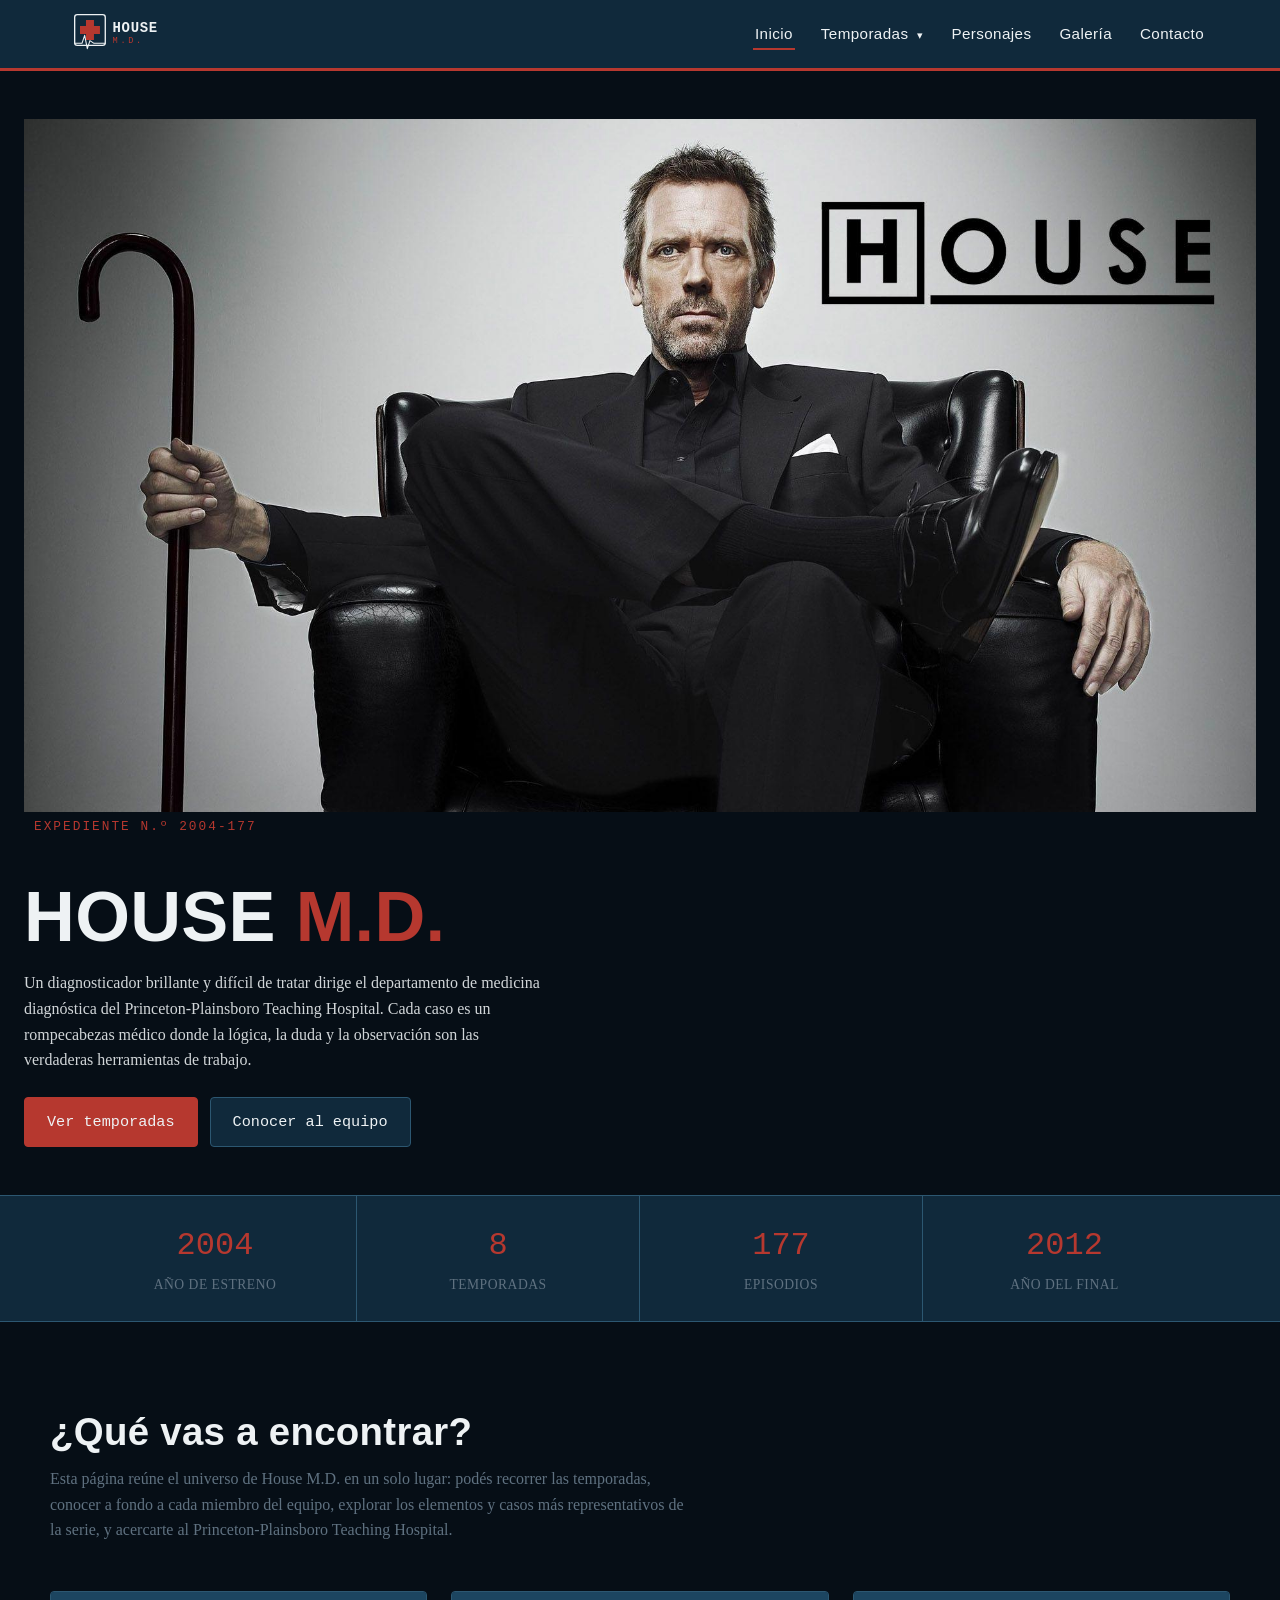
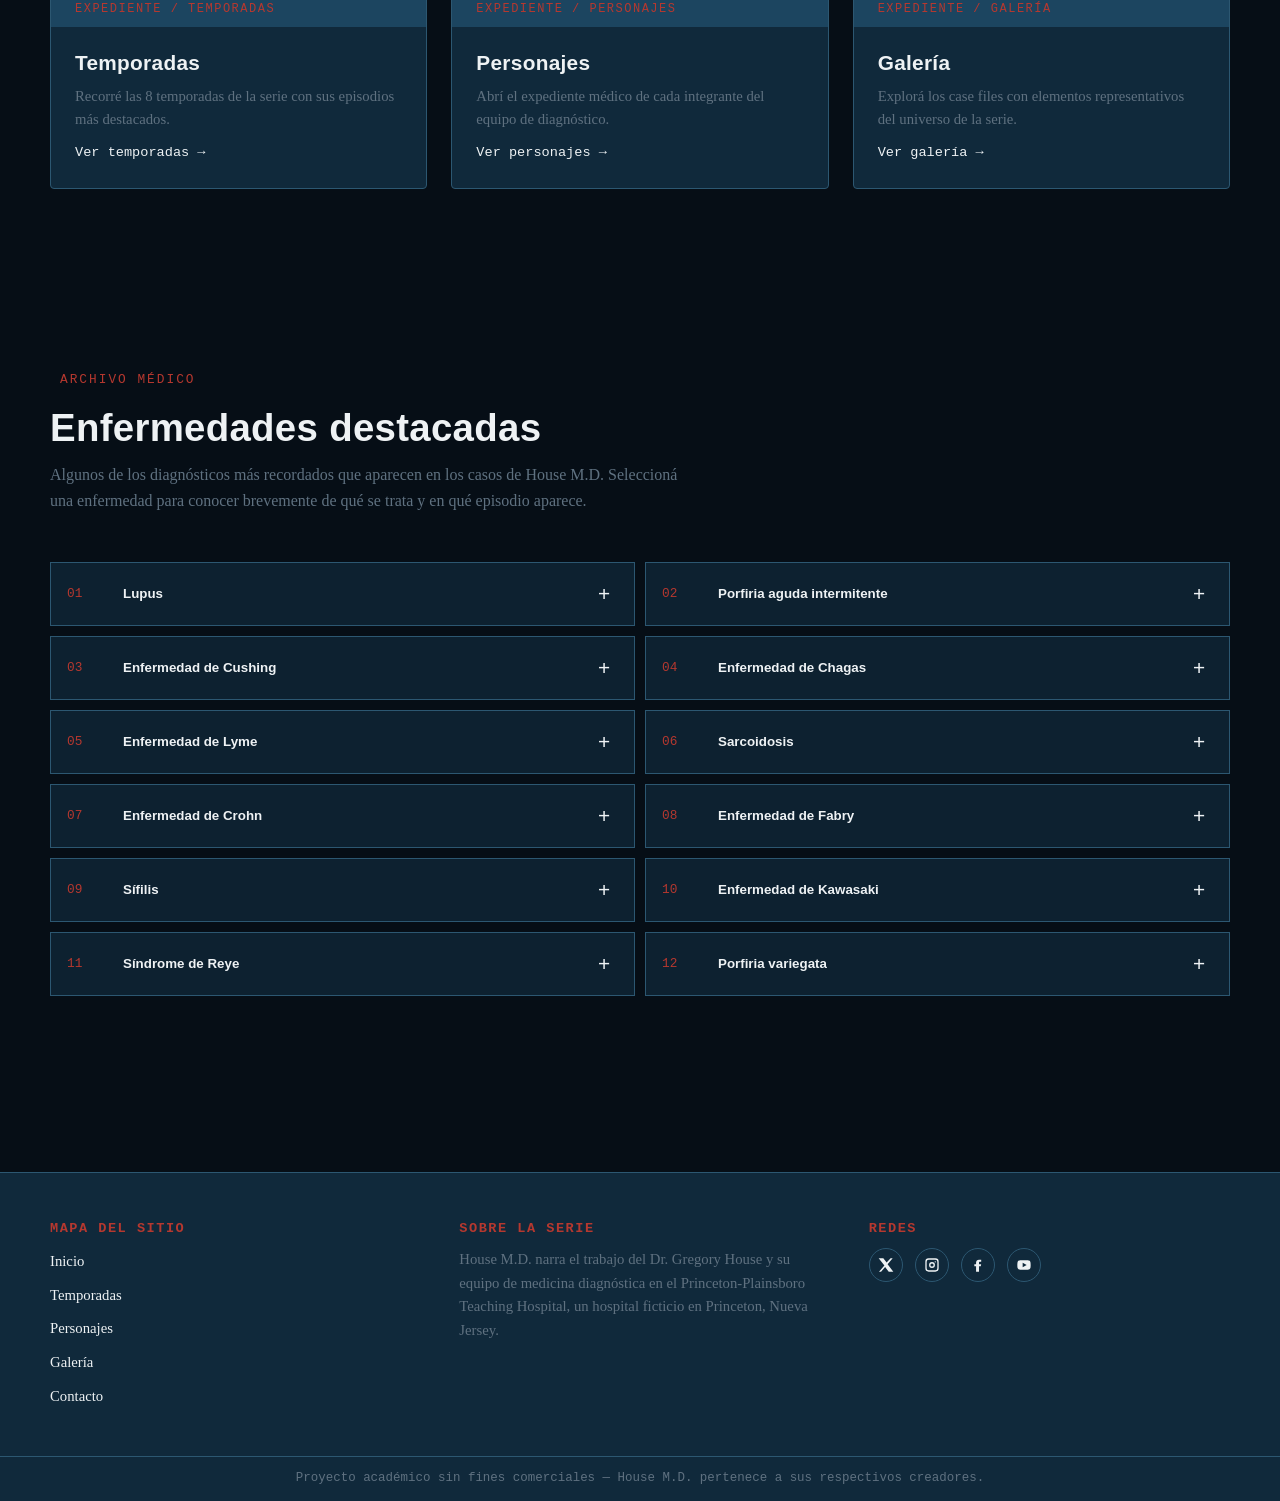
==== index.html @ edfc824a "Primera versión pagina web" ====
<!DOCTYPE html>
<html lang="es">
<head>
    <meta charset="UTF-8">
    <meta name="viewport" content="width=device-width, initial-scale=1.0">
    <title>House M.D. | Inicio</title>
    <link rel="stylesheet" href="css/estilos.css">
</head>
<body>

    <!-- ==================================================
         HEADER
    ================================================== -->
    <header class="encabezado">
        <div class="encabezado__barra">
            <a href="index.html" class="encabezado__logo">
                <img src="img/logo.svg" alt="Logo House M.D.">
            </a>

            <button class="encabezado__hamburguesa" aria-label="Abrir menú">
                <span></span>
                <span></span>
                <span></span>
            </button>

            <nav class="encabezado__nav">
                <ul class="encabezado__lista">
                    <li><a href="index.html" class="activo">Inicio</a></li>
                    <li class="menu-desplegable">
                        <a href="temporadas.html" aria-haspopup="true" aria-expanded="false">Temporadas <span class="flecha-menu">▾</span></a>
                        <ul class="submenu" aria-label="Temporadas">
                            <li><a href="temporadas.html?temporada=1">Temporada 1</a></li>
                            <li><a href="temporadas.html?temporada=2">Temporada 2</a></li>
                            <li><a href="temporadas.html?temporada=3">Temporada 3</a></li>
                            <li><a href="temporadas.html?temporada=4">Temporada 4</a></li>
                            <li><a href="temporadas.html?temporada=5">Temporada 5</a></li>
                            <li><a href="temporadas.html?temporada=6">Temporada 6</a></li>
                            <li><a href="temporadas.html?temporada=7">Temporada 7</a></li>
                            <li><a href="temporadas.html?temporada=8">Temporada 8</a></li>
                        </ul>
                    </li>
                    <li><a href="personajes.html">Personajes</a></li>
                    <li><a href="galeria.html">Galería</a></li>
                    <li><a href="contacto.html">Contacto</a></li>
                </ul>

            </nav>
        </div>
    </header>


    <!-- ==================================================
         HERO
    ================================================== -->
    <section class="hero">
        <div class="hero__contenido">
            <img class="Fondo-Index" src="img/Fondo.jpg" alt="Fondo House">
            <span class="hero__expediente etiqueta-mono">EXPEDIENTE N.º 2004-177</span>
            <h1 class="hero__titulo">HOUSE <span>M.D.</span></h1>
            <p class="hero__texto">
                Un diagnosticador brillante y difícil de tratar dirige el
                departamento de medicina diagnóstica del Princeton-Plainsboro
                Teaching Hospital. Cada caso es un rompecabezas médico donde
                la lógica, la duda y la observación son las verdaderas
                herramientas de trabajo.
            </p>
            <div class="hero__acciones">
                <a href="temporadas.html" class="boton boton-relleno">Ver temporadas</a>
                <a href="personajes.html" class="boton">Conocer al equipo</a>
            </div>
        </div>
    </section>

    <!-- Estadísticas generales -->
    <section class="estadisticas">
        <div class="contenedor estadisticas__lista">
            <div class="estadisticas__item">
                <span class="estadisticas__numero">2004</span>
                <span class="estadisticas__etiqueta">AÑO DE ESTRENO</span>
            </div>
            <div class="estadisticas__item">
                <span class="estadisticas__numero">8</span>
                <span class="estadisticas__etiqueta">TEMPORADAS</span>
            </div>
            <div class="estadisticas__item">
                <span class="estadisticas__numero">177</span>
                <span class="estadisticas__etiqueta">EPISODIOS</span>
            </div>
            <div class="estadisticas__item">
                <span class="estadisticas__numero">2012</span>
                <span class="estadisticas__etiqueta">AÑO DEL FINAL</span>
            </div>
        </div>
    </section>


    <!-- ==================================================
         QUÉ VAS A ENCONTRAR
    ================================================== -->
    <section class="seccion contenedor">
        <h2 class="titulo-seccion">¿Qué vas a encontrar?</h2>
        <p class="intro-seccion">
            Esta página reúne el universo de House M.D. en un solo lugar:
            podés recorrer las temporadas, conocer a fondo a cada miembro del
            equipo, explorar los elementos y casos más representativos de la
            serie, y acercarte al Princeton-Plainsboro Teaching Hospital.
        </p>

        <div class="tarjetas-navegacion">
            <a href="temporadas.html" class="tarjeta-nav">
                <span class="tarjeta-nav__ficha">EXPEDIENTE / TEMPORADAS</span>
                <div class="tarjeta-nav__cuerpo">
                    <h3>Temporadas</h3>
                    <p>Recorré las 8 temporadas de la serie con sus episodios más destacados.</p>
                    <span class="tarjeta-nav__enlace">Ver temporadas →</span>
                </div>
            </a>

            <a href="personajes.html" class="tarjeta-nav">
                <span class="tarjeta-nav__ficha">EXPEDIENTE / PERSONAJES</span>
                <div class="tarjeta-nav__cuerpo">
                    <h3>Personajes</h3>
                    <p>Abrí el expediente médico de cada integrante del equipo de diagnóstico.</p>
                    <span class="tarjeta-nav__enlace">Ver personajes →</span>
                </div>
            </a>

            <a href="galeria.html" class="tarjeta-nav">
                <span class="tarjeta-nav__ficha">EXPEDIENTE / GALERÍA</span>
                <div class="tarjeta-nav__cuerpo">
                    <h3>Galería</h3>
                    <p>Explorá los case files con elementos representativos del universo de la serie.</p>
                    <span class="tarjeta-nav__enlace">Ver galería →</span>
                </div>
            </a>
        </div>
    </section>


    <!-- ==================================================
         ENFERMEDADES DESTACADAS
    ================================================== -->
    <section class="seccion contenedor">
        <span class="etiqueta-mono">ARCHIVO MÉDICO</span>
        <h2 class="titulo-seccion" style="margin-top: 12px;">Enfermedades destacadas</h2>
        <p class="intro-seccion">
            Algunos de los diagnósticos más recordados que aparecen en los casos de
            House M.D. Seleccioná una enfermedad para conocer brevemente de qué se trata
            y en qué episodio aparece.
        </p>

        <div class="enfermedades" aria-label="Enfermedades destacadas de House M.D.">
            <div class="enfermedad-item">
                <button class="enfermedad" type="button" data-enfermedad="lupus" aria-expanded="false">
                    <span class="enfermedad__numero">01</span><span class="enfermedad__nombre">Lupus</span><span class="enfermedad__flecha">+</span>
                </button>
                <div class="enfermedad__detalle" aria-live="polite" hidden></div>
            </div>
            <div class="enfermedad-item">
                <button class="enfermedad" type="button" data-enfermedad="porfiria" aria-expanded="false">
                    <span class="enfermedad__numero">02</span><span class="enfermedad__nombre">Porfiria aguda intermitente</span><span class="enfermedad__flecha">+</span>
                </button>
                <div class="enfermedad__detalle" aria-live="polite" hidden></div>
            </div>
            <div class="enfermedad-item">
                <button class="enfermedad" type="button" data-enfermedad="cushing" aria-expanded="false">
                    <span class="enfermedad__numero">03</span><span class="enfermedad__nombre">Enfermedad de Cushing</span><span class="enfermedad__flecha">+</span>
                </button>
                <div class="enfermedad__detalle" aria-live="polite" hidden></div>
            </div>
            <div class="enfermedad-item">
                <button class="enfermedad" type="button" data-enfermedad="chagas" aria-expanded="false">
                    <span class="enfermedad__numero">04</span><span class="enfermedad__nombre">Enfermedad de Chagas</span><span class="enfermedad__flecha">+</span>
                </button>
                <div class="enfermedad__detalle" aria-live="polite" hidden></div>
            </div>
            <div class="enfermedad-item">
                <button class="enfermedad" type="button" data-enfermedad="lyme" aria-expanded="false">
                    <span class="enfermedad__numero">05</span><span class="enfermedad__nombre">Enfermedad de Lyme</span><span class="enfermedad__flecha">+</span>
                </button>
                <div class="enfermedad__detalle" aria-live="polite" hidden></div>
            </div>
            <div class="enfermedad-item">
                <button class="enfermedad" type="button" data-enfermedad="sindrome" aria-expanded="false">
                    <span class="enfermedad__numero">06</span><span class="enfermedad__nombre">Sarcoidosis</span><span class="enfermedad__flecha">+</span>
                </button>
                <div class="enfermedad__detalle" aria-live="polite" hidden></div>
            </div>
            <div class="enfermedad-item">
                <button class="enfermedad" type="button" data-enfermedad="crohn" aria-expanded="false">
                    <span class="enfermedad__numero">07</span><span class="enfermedad__nombre">Enfermedad de Crohn</span><span class="enfermedad__flecha">+</span>
                </button>
                <div class="enfermedad__detalle" aria-live="polite" hidden></div>
            </div>
            <div class="enfermedad-item">
                <button class="enfermedad" type="button" data-enfermedad="fabry" aria-expanded="false">
                    <span class="enfermedad__numero">08</span><span class="enfermedad__nombre">Enfermedad de Fabry</span><span class="enfermedad__flecha">+</span>
                </button>
                <div class="enfermedad__detalle" aria-live="polite" hidden></div>
            </div>
            <div class="enfermedad-item">
                <button class="enfermedad" type="button" data-enfermedad="sifilis" aria-expanded="false">
                    <span class="enfermedad__numero">09</span><span class="enfermedad__nombre">Sífilis</span><span class="enfermedad__flecha">+</span>
                </button>
                <div class="enfermedad__detalle" aria-live="polite" hidden></div>
            </div>
            <div class="enfermedad-item">
                <button class="enfermedad" type="button" data-enfermedad="kawasaki" aria-expanded="false">
                    <span class="enfermedad__numero">10</span><span class="enfermedad__nombre">Enfermedad de Kawasaki</span><span class="enfermedad__flecha">+</span>
                </button>
                <div class="enfermedad__detalle" aria-live="polite" hidden></div>
            </div>
            <div class="enfermedad-item">
                <button class="enfermedad" type="button" data-enfermedad="rey" aria-expanded="false">
                    <span class="enfermedad__numero">11</span><span class="enfermedad__nombre">Síndrome de Reye</span><span class="enfermedad__flecha">+</span>
                </button>
                <div class="enfermedad__detalle" aria-live="polite" hidden></div>
            </div>
            <div class="enfermedad-item">
                <button class="enfermedad" type="button" data-enfermedad="porfiria2" aria-expanded="false">
                    <span class="enfermedad__numero">12</span><span class="enfermedad__nombre">Porfiria variegata</span><span class="enfermedad__flecha">+</span>
                </button>
                <div class="enfermedad__detalle" aria-live="polite" hidden></div>
            </div>
        </div>

    </section>


    <!-- ==================================================
         FOOTER
    ================================================== -->
    <footer class="pie">
        <div class="contenedor pie__contenido">
            <div class="pie__columna">
                <h4 class="pie__titulo">MAPA DEL SITIO</h4>
                <ul class="pie__lista">
                    <li><a href="index.html">Inicio</a></li>
                    <li><a href="temporadas.html">Temporadas</a></li>
                    <li><a href="personajes.html">Personajes</a></li>
                    <li><a href="galeria.html">Galería</a></li>
                    <li><a href="contacto.html">Contacto</a></li>
                </ul>
            </div>

            <div class="pie__columna">
                <h4 class="pie__titulo">SOBRE LA SERIE</h4>
                <p>
                    House M.D. narra el trabajo del Dr. Gregory House y su
                    equipo de medicina diagnóstica en el Princeton-Plainsboro
                    Teaching Hospital, un hospital ficticio en Princeton,
                    Nueva Jersey.
                </p>
            </div>

            <div class="pie__columna">
                <h4 class="pie__titulo">REDES</h4>
                <div class="pie__redes">
                    <a href="https://x.com" target="_blank" rel="noopener noreferrer" aria-label="X"><svg viewBox="0 0 24 24"><path d="M18.9 2H22l-7.6 8.7L23 22h-6.9l-5.4-6.9L4.6 22H1.5l8.1-9.3L1 2h7l4.9 6.3L18.9 2Z"/></svg></a>
                    <a href="https://www.instagram.com" target="_blank" rel="noopener noreferrer" aria-label="Instagram"><svg viewBox="0 0 24 24"><path d="M7 2h10a5 5 0 0 1 5 5v10a5 5 0 0 1-5 5H7a5 5 0 0 1-5-5V7a5 5 0 0 1 5-5Zm0 2a3 3 0 0 0-3 3v10a3 3 0 0 0 3 3h10a3 3 0 0 0 3-3V7a3 3 0 0 0-3-3H7Zm5 3.6a4.4 4.4 0 1 1 0 8.8 4.4 4.4 0 0 1 0-8.8Zm0 2a2.4 2.4 0 1 0 0 4.8 2.4 2.4 0 0 0 0-4.8Zm4.9-3.4a1 1 0 1 1 0 2 1 1 0 0 1 0-2Z"/></svg></a>
                    <a href="https://www.facebook.com" target="_blank" rel="noopener noreferrer" aria-label="Facebook"><svg viewBox="0 0 24 24"><path d="M13.5 22v-8h2.7l.5-3.2h-3.2V8.7c0-.9.3-1.5 1.7-1.5h1.6V4.2C15.8 4 14.7 4 13.5 4c-2.6 0-4.4 1.6-4.4 4.4v2.4H6.5V14h2.6v8h4.4Z"/></svg></a>
                    <a href="https://www.youtube.com/results?search_query=House+M.D." target="_blank" rel="noopener noreferrer" aria-label="YouTube"><svg viewBox="0 0 24 24"><path d="M22 12s0-3.1-.4-4.6a2.9 2.9 0 0 0-2-2C17.9 5 12 5 12 5s-5.9 0-7.6.4a2.9 2.9 0 0 0-2 2C2 8.9 2 12 2 12s0 3.1.4 4.6a2.9 2.9 0 0 0 2 2C6.1 19 12 19 12 19s5.9 0 7.6-.4a2.9 2.9 0 0 0 2-2C22 15.1 22 12 22 12ZM10 15.5v-7l6 3.5-6 3.5Z"/></svg></a>
                </div>
            </div>
        </div>

        <div class="pie__inferior">
            Proyecto académico sin fines comerciales — House M.D. pertenece a sus respectivos creadores.
        </div>
    </footer>

    <script src="js/base.js"></script>
</body>
</html>
---- css/estilos.css ----
/* ==================================================
   HOUSE M.D. - HOJA DE ESTILOS PRINCIPAL
   Estructura del archivo:
   1. Variables y reset
   2. Utilidades generales
   3. Header / Menú
   4. Footer
   5. Home (Hero, estadísticas, tarjetas, diagnóstico)
   6. Temporadas (carrusel)
   7. Personajes (tarjetas flip)
   8. Galería (timeline de case files)
   9. Contacto (formulario + mapa)
   10. Media Queries (Responsive)
================================================== */


/* ==================================================
   1. VARIABLES Y RESET
================================================== */

:root {
    /* Paleta de colores */
    --navy-950: #060e16;
    --petrol-800: #10293b;
    --petrol-700: #1c4560;
    --line-700: #2c5771;
    --grey-500: #5f7180;
    --paper-100: #eef2f4;
    --alert-600: #b6382f;
    --alert-700: #8f2b24;

    /* Tipografías */
    --font-display: 'Bahnschrift', 'Arial Narrow', 'Helvetica Neue', Arial, sans-serif;
    --font-body: Georgia, 'Times New Roman', serif;
    --font-mono: Consolas, 'Courier New', monospace;

    /* Espaciados */
    --espacio-s: 12px;
    --espacio-m: 24px;
    --espacio-l: 48px;
    --espacio-xl: 88px;

    /* Otros */
    --radio-borde: 4px;
    --ancho-maximo: 1180px;
    --sombra-panel: 0 18px 40px rgba(0, 0, 0, 0.45);
}

* {
    margin: 0;
    padding: 0;
    box-sizing: border-box;
}

html {
    scroll-behavior: smooth;
}

body {
    background-color: var(--navy-950);
    color: var(--paper-100);
    font-family: var(--font-body);
    font-size: 16px;
    line-height: 1.6;
    overflow-x: hidden;
}

img {
    max-width: 100%;
    display: block;
}

.Fondo-Index{
    max-width: 100%
}

a {
    color: inherit;
    text-decoration: none;
}

ul {
    list-style: none;
}

button {
    font-family: var(--font-display);
    cursor: pointer;
    border: none;
    background: none;
}

h1, h2, h3, h4 {
    font-family: var(--font-display);
    font-weight: 700;
    line-height: 1.15;
    letter-spacing: 0.3px;
}

:focus-visible {
    outline: 2px solid var(--alert-600);
    outline-offset: 3px;
}


/* ==================================================
   2. UTILIDADES GENERALES
================================================== */

.contenedor {
    width: 100%;
    max-width: var(--ancho-maximo);
    margin: 0 auto;
    padding: 0 var(--espacio-m);
}

.seccion {
    padding: var(--espacio-xl) 0;
}

.titulo-seccion {
    font-size: clamp(1.7rem, 3vw, 2.4rem);
    color: var(--paper-100);
    margin-bottom: var(--espacio-s);
}

.intro-seccion {
    max-width: 640px;
    color: var(--grey-500);
    margin-bottom: var(--espacio-l);
}

.etiqueta-mono {
    font-family: var(--font-mono);
    font-size: 0.8rem;
    letter-spacing: 2px;
    color: var(--alert-600);
   
    padding: 4px 10px;
    border-radius: var(--radio-borde);
    display: inline-block;
}

.boton {
    font-family: var(--font-mono);
    display: inline-flex;
    align-items: center;
    gap: 8px;
    padding: 12px 22px;
    border-radius: var(--radio-borde);
    border: 1px solid var(--line-700);
    color: var(--paper-100);
    background-color: var(--petrol-800);
    transition: border-color 0.2s ease, background-color 0.2s ease;
    font-size: 0.95rem;
}

.boton:hover {
    border-color: var(--alert-600);
    background-color: var(--petrol-700);
}

.boton-relleno {
    background-color: var(--alert-600);
    border-color: var(--alert-600);
}

.boton-relleno:hover {
    background-color: var(--alert-700);
    border-color: var(--alert-700);
}


/* ==================================================
   3. HEADER / MENÚ
================================================== */

.encabezado {
    position: sticky;
    top: 0;
    z-index: 100;
    background-color: var(--petrol-800);
    border-bottom: 3px solid var(--alert-600);
}

.encabezado__barra {
    display: flex;
    align-items: center;
    justify-content: space-between;
    padding: 14px var(--espacio-m);
    max-width: var(--ancho-maximo);
    margin: 0 auto;
}

.encabezado__logo img {
    height: 40px;
}

.encabezado__nav {
    display: flex;
    align-items: center;
}

.encabezado__lista {
    display: flex;
    gap: var(--espacio-m);
    font-family: var(--font-display);
    font-size: 0.95rem;
    letter-spacing: 0.4px;
}

.encabezado__lista a {
    position: relative;
    padding: 6px 2px;
    color: var(--paper-100);
}

.encabezado__lista a::after {
    content: "";
    position: absolute;
    left: 0;
    bottom: -2px;
    height: 2px;
    width: 0;
    background-color: var(--alert-600);
    transition: width 0.2s ease;
}

.encabezado__lista a:hover::after,
.encabezado__lista a.activo::after {
    width: 100%;
}

.encabezado__hamburguesa {
    display: none;
    flex-direction: column;
    justify-content: center;
    gap: 5px;
    width: 34px;
    height: 30px;
}

.encabezado__hamburguesa span {
    display: block;
    height: 2px;
    width: 100%;
    background-color: var(--paper-100);
    transition: transform 0.25s ease, opacity 0.25s ease;
}

.encabezado__hamburguesa.activo span:nth-child(1) {
    transform: translateY(7px) rotate(45deg);
}

.encabezado__hamburguesa.activo span:nth-child(2) {
    opacity: 0;
}

.encabezado__hamburguesa.activo span:nth-child(3) {
    transform: translateY(-7px) rotate(-45deg);
}


/* ==================================================
   4. FOOTER
================================================== */

.pie {
    background-color: var(--petrol-800);
    border-top: 1px solid var(--line-700);
    margin-top: var(--espacio-xl);
}

.pie__contenido {
    display: flex;
    flex-wrap: wrap;
    justify-content: space-between;
    gap: var(--espacio-l);
    padding: var(--espacio-l) 0;
}

.pie__columna {
    flex: 1 1 220px;
}

.pie__titulo {
    font-family: var(--font-mono);
    font-size: 0.85rem;
    letter-spacing: 1.5px;
    color: var(--alert-600);
    margin-bottom: var(--espacio-s);
}

.pie__columna p {
    color: var(--grey-500);
    font-size: 0.92rem;
}

.pie__lista {
    display: flex;
    flex-direction: column;
    gap: 8px;
}

.pie__lista a {
    color: var(--paper-100);
    font-size: 0.92rem;
}

.pie__lista a:hover {
    color: var(--alert-600);
}

.pie__redes {
    display: flex;
    gap: 12px;
    margin-top: var(--espacio-s);
}

.pie__redes a {
    width: 34px;
    height: 34px;
    border: 1px solid var(--line-700);
    border-radius: 50%;
    display: flex;
    align-items: center;
    justify-content: center;
    transition: border-color 0.2s ease, background-color 0.2s ease;
}

.pie__redes a:hover {
    border-color: var(--alert-600);
    background-color: var(--petrol-700);
}

.pie__redes svg {
    width: 16px;
    height: 16px;
    fill: var(--paper-100);
}

.pie__inferior {
    border-top: 1px solid var(--line-700);
    padding: var(--espacio-s) 0;
    text-align: center;
    font-family: var(--font-mono);
    font-size: 0.78rem;
    color: var(--grey-500);
}


/* ==================================================
   5. HOME
================================================== */

.hero {
    position: relative;
    min-height: 92vh;
    display: flex;
    align-items: center;
    background-image: url("../img/fondo-home.svg");
    background-size: cover;
    background-position: center;
}

.hero::before {
    content: "";
    position: absolute;
    inset: 0;
    background: linear-gradient(100deg, rgba(6, 14, 22, 0.94) 0%, rgba(6, 14, 22, 0.78) 45%, rgba(6, 14, 22, 0.55) 100%);
}

.hero__contenido {
    position: relative;
    z-index: 2;
    max-width: 100%/*640px*/;
    padding: var(--espacio-l) var(--espacio-m);
}

.hero__expediente {
    margin-bottom: var(--espacio-m);
}

.hero__titulo {
    font-size: clamp(2.6rem, 6vw, 4.4rem);
    margin: var(--espacio-s) 0;
}

.hero__titulo span {
    color: var(--alert-600);
}

.hero__texto {
    color: var(--paper-100);
    opacity: 0.88;
    margin-bottom: var(--espacio-m);
    max-width: 520px;
}

.hero__acciones {
    display: flex;
    gap: var(--espacio-s);
    flex-wrap: wrap;
}

.estadisticas {
    background-color: var(--petrol-800);
    border-top: 1px solid var(--line-700);
    border-bottom: 1px solid var(--line-700);
}

.estadisticas__lista {
    display: flex;
    flex-wrap: wrap;
}

.estadisticas__item {
    flex: 1 1 200px;
    text-align: center;
    padding: var(--espacio-m);
    border-right: 1px solid var(--line-700);
}

.estadisticas__item:last-child {
    border-right: none;
}

.estadisticas__numero {
    font-family: var(--font-mono);
    font-size: 2rem;
    color: var(--alert-600);
    display: block;
}

.estadisticas__etiqueta {
    font-size: 0.85rem;
    color: var(--grey-500);
    letter-spacing: 0.5px;
}

.tarjetas-navegacion {
    display: grid;
    grid-template-columns: repeat(3, 1fr);
    gap: var(--espacio-m);
}

.tarjeta-nav {
    background-color: var(--petrol-800);
    border: 1px solid var(--line-700);
    border-radius: var(--radio-borde);
    display: flex;
    flex-direction: column;
    overflow: hidden;
    transition: transform 0.2s ease, border-color 0.2s ease;
}

.tarjeta-nav:hover {
    transform: translateY(-4px);
    border-color: var(--alert-600);
}

.tarjeta-nav__ficha {
    background-color: var(--petrol-700);
    font-family: var(--font-mono);
    font-size: 0.75rem;
    letter-spacing: 1.5px;
    color: var(--alert-600);
    padding: 8px var(--espacio-m);
}

.tarjeta-nav__cuerpo {
    padding: var(--espacio-m);
    display: flex;
    flex-direction: column;
    gap: 10px;
    flex: 1;
}

.tarjeta-nav__cuerpo h3 {
    font-size: 1.3rem;
}

.tarjeta-nav__cuerpo p {
    color: var(--grey-500);
    font-size: 0.92rem;
    flex: 1;
}

.tarjeta-nav__enlace {
    font-family: var(--font-mono);
    font-size: 0.85rem;
    color: var(--paper-100);
}

.tarjeta-nav:hover .tarjeta-nav__enlace {
    color: var(--alert-600);
}

/* ==================================================
   6. TEMPORADAS
================================================== */

.pagina-cabecera {
    position: relative;
    overflow: hidden;
    padding: clamp(3.8rem, 8vw, 6rem) 0 clamp(3rem, 6vw, 4.5rem);
    border-bottom: 1px solid var(--line-700);
    background-color: var(--petrol-800);
    background-position: center;
    background-size: cover;
    isolation: isolate;
}

.pagina-cabecera::before {
    content: "";
    position: absolute;
    inset: 0;
    z-index: -2;
    background-position: center;
    background-size: cover;
    background-repeat: no-repeat;
    opacity: 0.17;
    transform: scale(1.03);
}

.pagina-cabecera::after {
    content: "";
    position: absolute;
    inset: 0;
    z-index: -1;
    background: linear-gradient(90deg, rgba(6, 14, 22, 0.97) 0%, rgba(6, 14, 22, 0.90) 45%, rgba(10, 25, 30, 0.50) 100%);
}

.pagina-cabecera .contenedor {
    position: relative;
    z-index: 1;
}

/* Fondos temáticos de cada sección */
.pagina-cabecera--temporadas::before {
    background-image: url("../img/galeria/intern.jpg");
    background-position: center 42%;
}

.pagina-cabecera--personajes::before {
    background-image: url("../img/DoctorFondo.jpg");
    background-position: center 35%;
}

.pagina-cabecera--galeria::before {
    background-image: url("../img/galeria/radio.jpg");
    background-position: center 42%;
}

.pagina-cabecera--contacto::before {
    background-image: url("../img/galeria/intern.jpg");
    background-position: center 55%;
}

.carrusel {
    display: flex;
    align-items: center;
    gap: var(--espacio-m);
}

.carrusel__flecha {
    flex: 0 0 auto;
    width: 48px;
    height: 48px;
    border: 1px solid var(--line-700);
    border-radius: 50%;
    display: flex;
    align-items: center;
    justify-content: center;
    font-size: 1.3rem;
    color: var(--paper-100);
    background-color: var(--petrol-800);
    transition: border-color 0.2s ease, color 0.2s ease;
}

.carrusel__flecha:hover {
    border-color: var(--alert-600);
    color: var(--alert-600);
}

.carrusel__viewport {
    flex: 1;
    overflow: hidden;
}

.ficha-temporada {
    background-color: var(--petrol-800);
    border: 1px solid var(--line-700);
    border-radius: var(--radio-borde);
    padding: var(--espacio-l);
}

.ficha-temporada__cabecera {
    display: flex;
    flex-wrap: wrap;
    align-items: baseline;
    justify-content: space-between;
    gap: var(--espacio-s);
    border-bottom: 1px solid var(--line-700);
    padding-bottom: var(--espacio-m);
    margin-bottom: var(--espacio-m);
}

.ficha-temporada__titulo {
    font-size: 1.9rem;
}

.ficha-temporada__meta {
    display: flex;
    gap: var(--espacio-m);
    font-family: var(--font-mono);
    font-size: 0.85rem;
    color: var(--grey-500);
}

.ficha-temporada__meta strong {
    color: var(--paper-100);
}

.ficha-temporada__aviso {
    font-family: var(--font-mono);
    font-size: 0.8rem;
    color: var(--alert-600);
    border-left: 3px solid var(--alert-600);
    padding-left: 10px;
    margin-bottom: var(--espacio-m);
}

.episodios-destacados {
    display: flex;
    gap: var(--espacio-m);
    flex-wrap: wrap;
}

.episodio {
    flex: 1 1 220px;
    background-color: var(--navy-950);
    border: 1px solid var(--line-700);
    border-radius: var(--radio-borde);
    padding: var(--espacio-m);
}

.episodio__numero {
    font-family: var(--font-mono);
    font-size: 0.8rem;
    color: var(--alert-600);
    display: block;
    margin-bottom: 6px;
}

.episodio__titulo {
    font-size: 1.05rem;
    margin-bottom: 8px;
}

.episodio__descripcion {
    font-size: 0.88rem;
    color: var(--grey-500);
}

.carrusel__indicadores {
    display: flex;
    justify-content: center;
    gap: 8px;
    margin-top: var(--espacio-m);
}

.carrusel__punto {
    width: 9px;
    height: 9px;
    border-radius: 50%;
    background-color: var(--line-700);
    border: none;
    padding: 0;
}

.carrusel__punto.activo {
    background-color: var(--alert-600);
}


/* ==================================================
   7. PERSONAJES
================================================== */

.grilla-personajes {
    display: grid;
    grid-template-columns: repeat(4, 1fr);
    gap: var(--espacio-m);
}

.tarjeta-flip {
    perspective: 1200px;
    height: 360px;
}

.tarjeta-flip__interior {
    position: relative;
    width: 100%;
    height: 100%;
    transition: transform 0.6s;
    transform-style: preserve-3d;
    cursor: pointer;
}

.tarjeta-flip.flipped .tarjeta-flip__interior {
    transform: rotateY(180deg);
}

.tarjeta-flip__cara {
    position: absolute;
    inset: 0;
    backface-visibility: hidden;
    border-radius: var(--radio-borde);
    border: 1px solid var(--line-700);
    overflow: hidden;
    display: flex;
    flex-direction: column;
}

.tarjeta-flip__frente {
    background-color: var(--petrol-800);
}



.tarjeta-flip__frente img {
    width: 100%;
    height: 220px;
    object-fit: cover;
    object-position: center top;
    border-bottom: 1px solid var(--line-700);
}

.tarjeta-flip__frente-info {
    padding: var(--espacio-s) var(--espacio-m);
    flex: 1;
    display: flex;
    flex-direction: column;
    justify-content: space-between;
}

.tarjeta-flip__frente-info h3 {
    font-size: 1.05rem;
}

.tarjeta-flip__cta {
    font-family: var(--font-mono);
    font-size: 0.78rem;
    letter-spacing: 1px;
    color: var(--alert-600);
    border: 1px solid var(--alert-600);
    border-radius: var(--radio-borde);
    padding: 6px 0;
    text-align: center;
    margin-top: 10px;
}

.tarjeta-flip__reverso {
    background-color: var(--navy-950);
    transform: rotateY(180deg);
    padding: var(--espacio-m);
    display: flex;
    flex-direction: column;
    gap: 8px;
}

.tarjeta-flip__reverso-encabezado {
    font-family: var(--font-mono);
    font-size: 0.72rem;
    letter-spacing: 1.5px;
    color: var(--alert-600);
    border-bottom: 1px solid var(--line-700);
    padding-bottom: 8px;
    margin-bottom: 4px;
}

.tarjeta-flip__campo {
    font-size: 0.85rem;
}

.tarjeta-flip__campo span {
    display: block;
    font-family: var(--font-mono);
    font-size: 0.68rem;
    color: var(--grey-500);
    letter-spacing: 1px;
    margin-bottom: 2px;
}

.tarjeta-flip__nota {
    font-size: 0.82rem;
    color: var(--grey-500);
    margin-top: auto;
}


/* ==================================================
   8. GALERÍA
================================================== */

.timeline {
    display: flex;
    flex-wrap: wrap;
    gap: 10px;
    margin-bottom: var(--espacio-l);
}

.timeline__item {
    font-family: var(--font-mono);
    font-size: 0.82rem;
    letter-spacing: 1px;
    padding: 10px 16px;
    border: 1px solid var(--line-700);
    border-radius: var(--radio-borde);
    color: var(--grey-500);
    background-color: var(--petrol-800);
    transition: border-color 0.2s ease, color 0.2s ease;
}

.timeline__item:hover {
    color: var(--paper-100);
}

.timeline__item.activo {
    color: var(--paper-100);
    border-color: var(--alert-600);
    background-color: var(--petrol-700);
}

.visor {
    display: flex;
    flex-wrap: wrap;
    gap: var(--espacio-l);
    background-color: var(--petrol-800);
    border: 1px solid var(--line-700);
    border-radius: var(--radio-borde);
    padding: var(--espacio-l);
}

.visor__imagen {
    flex: 1 1 280px;
    background-color: var(--navy-950);
    border: 1px solid var(--line-700);
    border-radius: var(--radio-borde);
    padding: var(--espacio-s);
}

.visor__info {
    flex: 1 1 280px;
    display: flex;
    flex-direction: column;
    justify-content: center;
}

.visor__id {
    font-family: var(--font-mono);
    font-size: 0.78rem;
    color: var(--alert-600);
    margin-bottom: 8px;
}

.visor__titulo {
    font-size: 1.6rem;
    margin-bottom: 10px;
}

.visor__descripcion {
    color: var(--grey-500);
}


/* ==================================================
   9. CONTACTO
================================================== */

.contacto__grilla {
    display: flex;
    gap: var(--espacio-l);
    flex-wrap: wrap;
}

.contacto__formulario,
.contacto__info {
    flex: 1 1 380px;
}

.formulario {
    display: flex;
    flex-direction: column;
    gap: var(--espacio-m);
    background-color: var(--petrol-800);
    border: 1px solid var(--line-700);
    border-radius: var(--radio-borde);
    padding: var(--espacio-l);
}

.formulario__grupo {
    display: flex;
    flex-direction: column;
    gap: 6px;
}

.formulario__grupo label {
    font-family: var(--font-mono);
    font-size: 0.75rem;
    letter-spacing: 1px;
    color: var(--grey-500);
}

.formulario__grupo input,
.formulario__grupo textarea {
    background-color: var(--navy-950);
    border: 1px solid var(--line-700);
    border-radius: var(--radio-borde);
    padding: 12px;
    color: var(--paper-100);
    font-family: var(--font-body);
    font-size: 0.95rem;
    resize: vertical;
}

.formulario__grupo input:focus,
.formulario__grupo textarea:focus {
    outline: none;
    border-color: var(--alert-600);
}

.formulario__error {
    font-family: var(--font-mono);
    font-size: 0.72rem;
    color: var(--alert-600);
    min-height: 14px;
}

.formulario__mensaje-envio {
    font-family: var(--font-mono);
    font-size: 0.85rem;
    color: var(--paper-100);
    background-color: var(--petrol-700);
    border-left: 3px solid var(--alert-600);
    padding: 10px 14px;
    display: none;
}

.formulario__mensaje-envio.visible {
    display: block;
}

.ficha-hospital {
    background-color: var(--petrol-800);
    border: 1px solid var(--line-700);
    border-radius: var(--radio-borde);
    padding: var(--espacio-l);
    margin-bottom: var(--espacio-m);
}

.ficha-hospital h3 {
    font-size: 1.2rem;
    margin-bottom: var(--espacio-s);
}

.ficha-hospital p {
    color: var(--grey-500);
    font-size: 0.92rem;
    margin-bottom: 8px;
}

.ficha-hospital__aviso {
    font-family: var(--font-mono);
    font-size: 0.72rem;
    color: var(--alert-600);
    border: 1px dashed var(--alert-600);
    padding: 8px 10px;
    border-radius: var(--radio-borde);
    margin-top: var(--espacio-s);
}

.mapa-contenedor {
    border: 1px solid var(--line-700);
    border-radius: var(--radio-borde);
    overflow: hidden;
    position: relative;
}

.mapa-contenedor iframe {
    width: 100%;
    height: 260px;
    border: 0;
    display: block;
    filter: grayscale(0.15) contrast(1.05);
}


/* ==================================================
   10. MEDIA QUERIES - RESPONSIVE
================================================== */

@media (max-width: 900px) {
    .tarjetas-navegacion {
        grid-template-columns: repeat(2, 1fr);
    }

    .grilla-personajes {
        grid-template-columns: repeat(2, 1fr);
    }

    .estadisticas__item {
        flex: 1 1 45%;
        border-right: none;
        border-bottom: 1px solid var(--line-700);
    }

    .tarjeta-flip__frente-info{
        display: flex;
        align-items: center
    }

    .tarjeta-flip__frente img {
    width: 100%;
    height: 220px;
    object-fit: contain;
    object-position: center top;
    border-bottom: 1px solid var(--line-700);
}

    .hero {
        min-height: 78vh;
    }
}


/* ==================================================
   ENFERMEDADES DESTACADAS - HOME
================================================== */
.enfermedades {
    display: grid;
    grid-template-columns: repeat(2, minmax(0, 1fr));
    gap: 10px;
    margin-top: var(--espacio-l);
}

.enfermedad {
    display: grid;
    grid-template-columns: 44px 1fr 28px;
    align-items: center;
    gap: 12px;
    width: 100%;
    min-height: 64px;
    padding: 12px 16px;
    text-align: left;
    color: var(--paper-100);
    background: rgba(16, 41, 59, 0.72);
    border: 1px solid var(--line-700);
    cursor: pointer;
    transition: background-color .2s ease, border-color .2s ease, transform .2s ease;
}

.enfermedad:hover, .enfermedad:focus-visible, .enfermedad.activo {
    background: var(--petrol-700);
    border-color: var(--alert-600);
    transform: translateX(3px);
}

.enfermedad__numero {
    font-family: var(--font-mono);
    color: var(--alert-600);
    font-size: .8rem;
}

.enfermedad__nombre {
    font-family: var(--font-display);
    font-weight: 700;
}

.enfermedad__flecha {
    font-size: 1.3rem;
    text-align: center;
}

.enfermedad__detalle {
    margin-top: var(--espacio-m);
    padding: 24px;
    min-height: 160px;
    border-left: 3px solid var(--alert-600);
    background: rgba(6, 14, 22, 0.55);
}

.enfermedad__detalle h3 {
    margin: 8px 0;
    font-family: var(--font-display);
    font-size: 1.45rem;
}

.enfermedad__detalle p {
    max-width: 850px;
    margin: 0 0 12px;
}

.enfermedad__episodio {
    display: inline-block;
    padding: 6px 9px;
    color: var(--paper-100);
    border: 1px solid var(--line-700);
    font-family: var(--font-mono);
    font-size: .78rem;
}

@media (max-width: 700px) {
    .enfermedades {
        grid-template-columns: 1fr;
    }
}

@media (max-width: 600px) {
    :root {
        --espacio-xl: 56px;
        --espacio-l: 30px;
    }

    .encabezado__nav {
        position: fixed;
        top: 69px;
        left: 0;
        right: 0;
        background-color: var(--petrol-800);
        border-bottom: 3px solid var(--alert-600);
        max-height: 0;
        overflow: hidden;
        transition: max-height 0.3s ease;
    }

    .encabezado__nav.abierto {
        max-height: 320px;
    }

    .encabezado__lista {
        flex-direction: column;
        gap: 0;
        padding: var(--espacio-s) 0;
    }

    .encabezado__lista a {
        display: block;
        padding: 14px var(--espacio-m);
    }

    .encabezado__hamburguesa {
        display: flex;
    }

    .tarjetas-navegacion,
    .grilla-personajes {
        grid-template-columns: 1fr;
    }

    .tarjeta-flip {
        height: 340px;
    }
    

    .estadisticas__item {
        flex: 1 1 100%;
    }

    .hero__acciones {
        flex-direction: column;
    }

    .hero__acciones .boton {
        justify-content: center;
    }

    .carrusel {
        gap: var(--espacio-s);
    }

    .carrusel__flecha {
        width: 38px;
        height: 38px;
        font-size: 1.05rem;
    }

    .ficha-temporada {
        padding: var(--espacio-m);
    }

    .ficha-temporada__cabecera {
        flex-direction: column;
        align-items: flex-start;
    }

    .visor {
        padding: var(--espacio-m);
    }

    .pie__contenido {
        flex-direction: column;
    }

    .pie__columna{
        display: flex;
        align-items: center;
        flex-direction: column;
        flex: 1 1 90px;
    }

    .pie__lista{
        flex-direction: row;
        width: 100%;
        justify-content: space-evenly;

    }

    .pie__redes{
        width: 50%;
        justify-content:space-around;
    }
}

/* ==================================================
   MEJORAS DEL PROYECTO - SUBMENÚ, GALERÍA Y EPISODIOS
================================================== */

/* Submenú de segundo nivel */
.menu-desplegable {
    position: relative;
}

.flecha-menu {
    display: inline-block;
    margin-left: 4px;
    font-size: 0.75em;
    transition: transform 0.2s ease;
}

.menu-desplegable:hover .flecha-menu,
.menu-desplegable.submenu-abierto .flecha-menu {
    transform: rotate(180deg);
}

.submenu {
    position: absolute;
    top: 100%;
    left: 50%;
    transform: translateX(-50%) translateY(-4px);
    min-width: 190px;
    padding: 10px 8px 8px;
    background: rgba(16, 41, 59, 0.98);
    border: 1px solid var(--line-700);
    border-top: 3px solid var(--alert-600);
    border-radius: 0 0 var(--radio-borde) var(--radio-borde);
    box-shadow: var(--sombra-panel);
    opacity: 0;
    visibility: hidden;
    pointer-events: none;
    transition: opacity 0.2s ease, transform 0.2s ease, visibility 0.2s ease;
    z-index: 120;
}

.submenu::before {
    content: "";
    position: absolute;
    top: -9px;
    left: 50%;
    transform: translateX(-50%);
    border-left: 8px solid transparent;
    border-right: 8px solid transparent;
    border-bottom: 8px solid var(--alert-600);
}

.menu-desplegable:hover > .submenu,
.menu-desplegable:focus-within > .submenu,
.menu-desplegable.submenu-abierto > .submenu {
    opacity: 1;
    visibility: visible;
    pointer-events: auto;
    transform: translateX(-50%) translateY(0);
}

.encabezado__lista .submenu {
    display: flex;
    flex-direction: column;
    gap: 2px;
}

.encabezado__lista .submenu li {
    width: 100%;
}

.encabezado__lista .submenu a {
    display: block;
    width: 100%;
    padding: 9px 12px;
    border-radius: 3px;
    color: var(--paper-100);
    font-family: var(--font-mono);
    font-size: 0.78rem;
    letter-spacing: 0.4px;
    white-space: nowrap;
}

.encabezado__lista .submenu a::after {
    display: none;
}

.encabezado__lista .submenu a:hover {
    background: var(--petrol-700);
    color: var(--paper-100);
}

/* Temporadas: listado completo */
.episodios-destacados {
    display: grid;
    grid-template-columns: repeat(4, minmax(0, 1fr));
    gap: 12px;
    max-height: 640px;
    overflow-y: auto;
    padding-right: 6px;
}

.episodio {
    min-width: 0;
    min-height: 92px;
    padding: 14px;
    transition: border-color 0.2s ease, transform 0.2s ease, background-color 0.2s ease;
}

.episodio:hover {
    border-color: var(--alert-600);
    background-color: var(--petrol-800);
    transform: translateY(-2px);
}

.episodio__titulo {
    margin: 0;
    line-height: 1.25;
}

.ficha-temporada__cabecera > div:first-child {
    display: flex;
    flex-direction: column;
    gap: 10px;
}

.carrusel__indicadores {
    flex-wrap: wrap;
}

.carrusel__punto {
    width: 30px;
    height: 30px;
    border: 1px solid var(--line-700);
    border-radius: 50%;
    color: var(--grey-500);
    font-family: var(--font-mono);
    font-size: 0.75rem;
    background: var(--petrol-800);
}

.carrusel__punto.activo {
    color: var(--paper-100);
    border-color: var(--alert-600);
    background-color: var(--alert-600);
}

/* Nueva galería */
.galeria__encabezado {
    display: flex;
    align-items: center;
    justify-content: space-between;
    gap: var(--espacio-m);
    margin-bottom: var(--espacio-l);
    padding: var(--espacio-m);
    background: var(--petrol-800);
    border: 1px solid var(--line-700);
    border-left: 3px solid var(--alert-600);
}

.galeria__encabezado p {
    max-width: 720px;
    margin: 0;
    color: var(--grey-500);
}

.galeria__grid {
    display: grid;
    grid-template-columns: repeat(4, minmax(0, 1fr));
    gap: var(--espacio-m);
}

.galeria__item {
    position: relative;
    min-width: 0;
    aspect-ratio: 4 / 3;
    overflow: hidden;
    border: 1px solid var(--line-700);
    border-radius: var(--radio-borde);
    background: var(--petrol-800);
    text-align: left;
    cursor: pointer;
}

.galeria__item img {
    width: 100%;
    height: 100%;
    object-fit: cover;
    transition: transform 0.35s ease, filter 0.35s ease;
}

.galeria__item:hover img,
.galeria__item:focus-visible img {
    transform: scale(1.06);
    filter: brightness(0.62);
}

.galeria__overlay {
    position: absolute;
    inset: auto 0 0 0;
    display: flex;
    flex-direction: column;
    gap: 4px;
    padding: 28px 14px 14px;
    background: linear-gradient(transparent, rgba(6, 14, 22, 0.95));
    color: var(--paper-100);
    font-family: var(--font-display);
    transform: translateY(2px);
}

.galeria__overlay small {
    color: var(--alert-600);
    font-family: var(--font-mono);
    letter-spacing: 1px;
    font-size: 0.68rem;
}

.galeria-modal {
    position: fixed;
    inset: 0;
    z-index: 500;
    display: flex;
    align-items: center;
    justify-content: center;
    padding: 40px 80px;
    background: rgba(6, 14, 22, 0.72);
    backdrop-filter: blur(5px);
    opacity: 0;
    visibility: hidden;
    pointer-events: none;
    transition: opacity 0.25s ease, visibility 0.25s ease;
}

.galeria-modal.abierto {
    opacity: 1;
    visibility: visible;
    pointer-events: auto;
}

.galeria-modal__contenido {
    width: min(980px, 88vw);
    max-height: 90vh;
    display: grid;
    grid-template-columns: minmax(0, 1.45fr) minmax(260px, 0.55fr);
    background: var(--petrol-800);
    border: 1px solid var(--line-700);
    box-shadow: 0 25px 70px rgba(0, 0, 0, 0.65);
    overflow: hidden;
}

.galeria-modal__imagen {
    width: 100%;
    height: 100%;
    min-height: 420px;
    max-height: 78vh;
    object-fit: contain;
    background: var(--navy-950);
}

.galeria-modal__info {
    display: flex;
    flex-direction: column;
    justify-content: center;
    padding: var(--espacio-l);
    border-left: 1px solid var(--line-700);
}

.galeria-modal__titulo {
    margin: 14px 0 10px;
    font-size: clamp(1.5rem, 3vw, 2.2rem);
}

.galeria-modal__texto {
    color: var(--grey-500);
}

.galeria-modal__cerrar,
.galeria-modal__anterior,
.galeria-modal__siguiente {
    position: absolute;
    display: flex;
    align-items: center;
    justify-content: center;
    width: 48px;
    height: 48px;
    border: 1px solid var(--line-700);
    border-radius: 50%;
    background: rgba(16, 41, 59, 0.95);
    color: var(--paper-100);
    font-size: 2rem;
    transition: background 0.2s ease, border-color 0.2s ease;
}

.galeria-modal__cerrar:hover,
.galeria-modal__anterior:hover,
.galeria-modal__siguiente:hover {
    border-color: var(--alert-600);
    background: var(--petrol-700);
}

.galeria-modal__cerrar {
    top: 24px;
    right: 24px;
    font-size: 1.8rem;
    z-index: 2;
}

.galeria-modal__anterior {
    left: 24px;
    top: 50%;
    transform: translateY(-50%);
}

.galeria-modal__siguiente {
    right: 24px;
    top: 50%;
    transform: translateY(-50%);
}

body.modal-abierto {
    overflow: hidden;
}

@media (max-width: 1100px) {
    .episodios-destacados,
    .galeria__grid {
        grid-template-columns: repeat(3, minmax(0, 1fr));
    }
}

@media (max-width: 900px) {
    .galeria__grid {
        grid-template-columns: repeat(2, minmax(0, 1fr));
    }

    .galeria-modal {
        padding: 60px 55px;
    }

    .galeria-modal__contenido {
        grid-template-columns: 1fr;
        width: min(720px, 92vw);
        max-height: 88vh;
        overflow-y: auto;
    }

    .galeria-modal__imagen {
        min-height: 300px;
        max-height: 55vh;
    }

    .galeria-modal__info {
        border-left: none;
        border-top: 1px solid var(--line-700);
        padding: 22px;
    }
}

@media (max-width: 600px) {
    .encabezado__nav.abierto {
        max-height: 620px;
        overflow-y: auto;
    }

    .menu-desplegable > a {
        display: flex !important;
        align-items: center;
        justify-content: space-between;
    }

    .submenu {
        position: static;
        width: auto;
        min-width: 0;
        margin: 0 var(--espacio-m) 8px;
        padding: 4px;
        transform: none;
        opacity: 0;
        visibility: hidden;
        max-height: 0;
        overflow: hidden;
        box-shadow: none;
        border-top: 1px solid var(--line-700);
        border-left: 2px solid var(--alert-600);
        border-radius: 0;
        transition: max-height 0.25s ease, opacity 0.2s ease, visibility 0.2s ease;
    }

    .submenu::before {
        display: none;
    }

    .menu-desplegable.submenu-abierto > .submenu {
        transform: none;
        max-height: 360px;
        opacity: 1;
        visibility: visible;
    }

    .encabezado__lista .submenu a {
        padding: 10px 14px;
        background: rgba(6, 14, 22, 0.25);
    }

    .episodios-destacados {
        grid-template-columns: repeat(2, minmax(0, 1fr));
        max-height: 620px;
    }

    .galeria__encabezado {
        flex-direction: column;
        align-items: flex-start;
    }

    .galeria__grid {
        grid-template-columns: 1fr;
    }

    .galeria-modal {
        padding: 55px 12px 20px;
    }

    .galeria-modal__contenido {
        width: 100%;
    }

    .galeria-modal__imagen {
        min-height: 230px;
        max-height: 48vh;
    }

    .galeria-modal__cerrar {
        top: 10px;
        right: 10px;
        width: 42px;
        height: 42px;
    }

    .galeria-modal__anterior,
    .galeria-modal__siguiente {
        width: 42px;
        height: 42px;
        top: 43%;
    }

    .galeria-modal__anterior { left: 8px; }
    .galeria-modal__siguiente { right: 8px; }
}

/* ==================================================
   AJUSTES DE TRANSICIÓN Y EXPEDIENTES DE ENFERMEDADES
================================================== */
.carrusel__viewport {
    transition: height 0.32s ease;
}

.carrusel__viewport--cambiando .ficha-temporada {
    animation: entradaTemporada 0.32s ease both;
}

@keyframes entradaTemporada {
    from {
        opacity: 0.35;
        transform: translateY(6px);
    }
    to {
        opacity: 1;
        transform: translateY(0);
    }
}

.enfermedad-item {
    min-width: 0;
}

.enfermedad-item .enfermedad__detalle {
    margin-top: 8px;
    min-height: 0;
    padding: 20px;
    border-left: 3px solid var(--alert-600);
    border-top: 1px solid var(--line-700);
    background: rgba(6, 14, 22, 0.55);
}

.enfermedad-item .enfermedad__detalle[hidden] {
    display: none;
}

.enfermedad-item .enfermedad__detalle h3 {
    margin: 8px 0;
}

.intro-seccion--secundaria {
    margin-top: 10px;
    color: var(--grey-500);
}

@media (max-width: 700px) {
    .enfermedad-item .enfermedad__detalle {
        padding: 18px;
    }
}
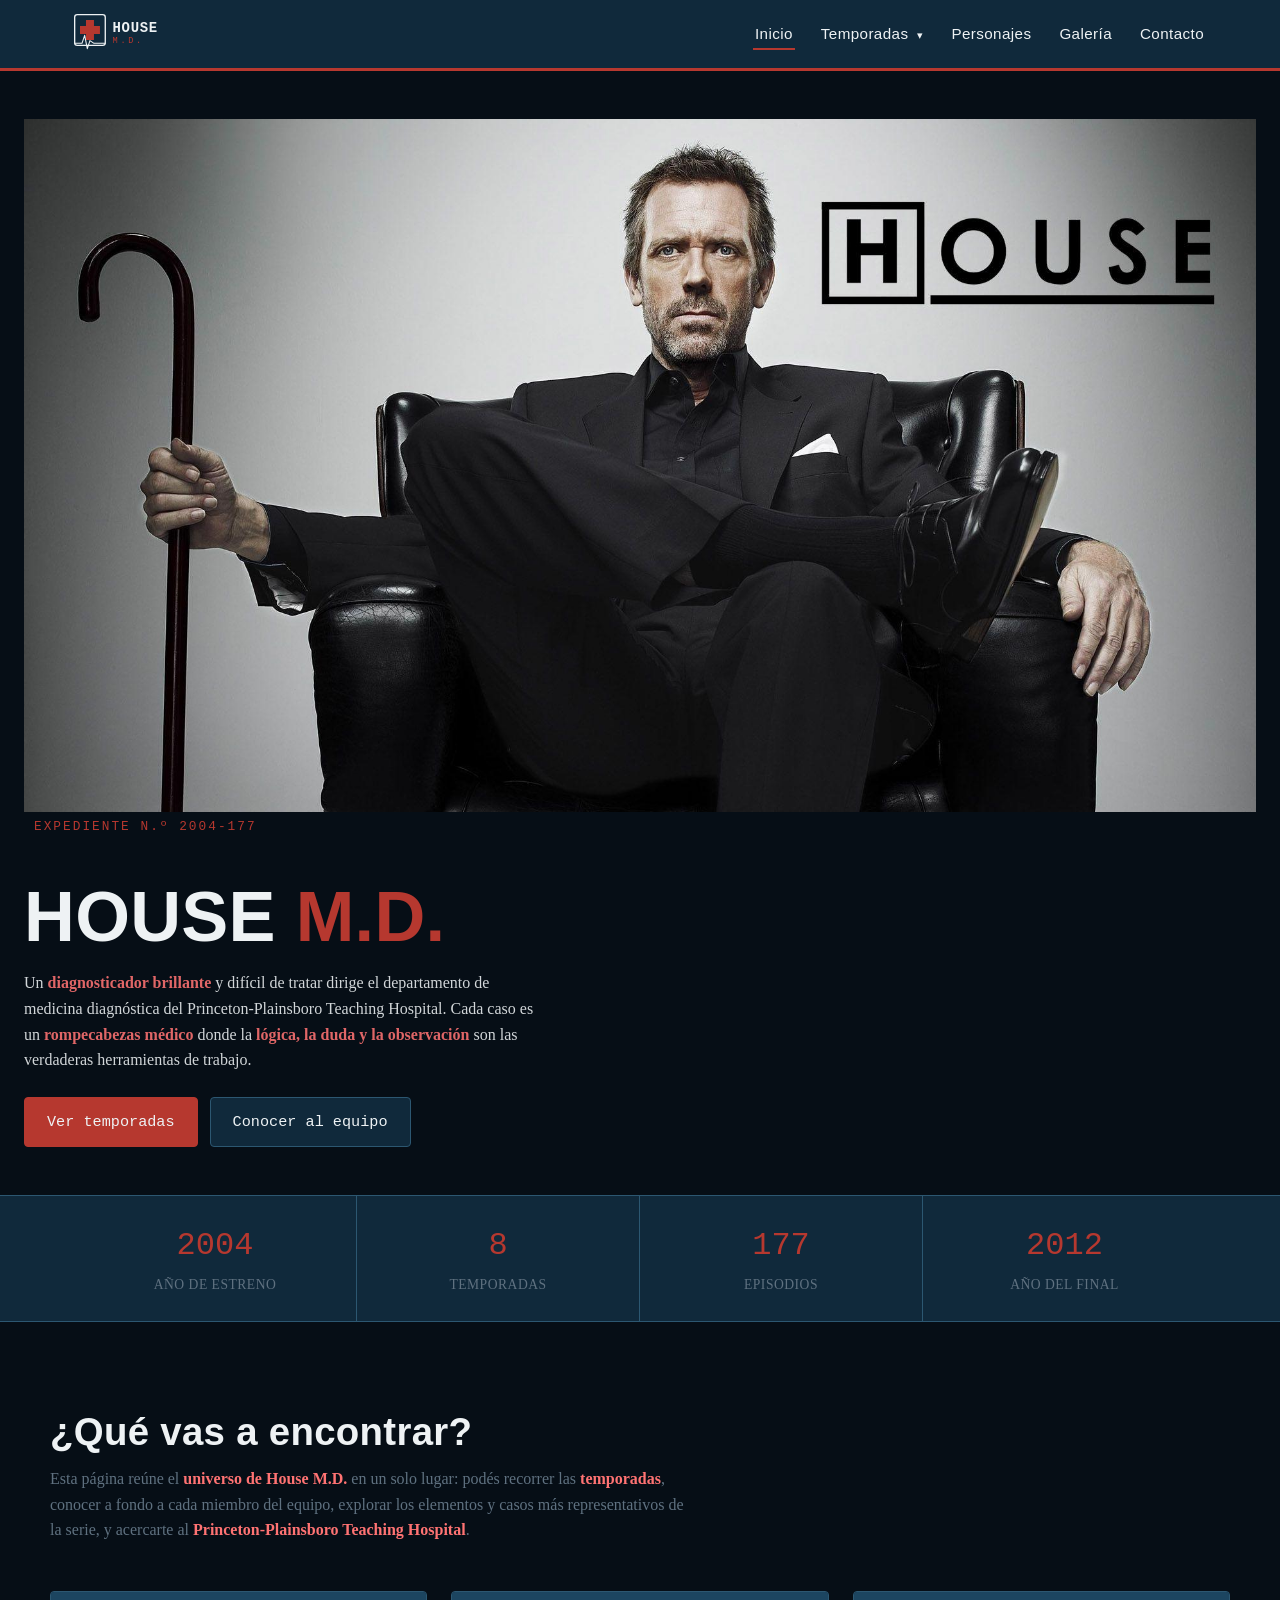
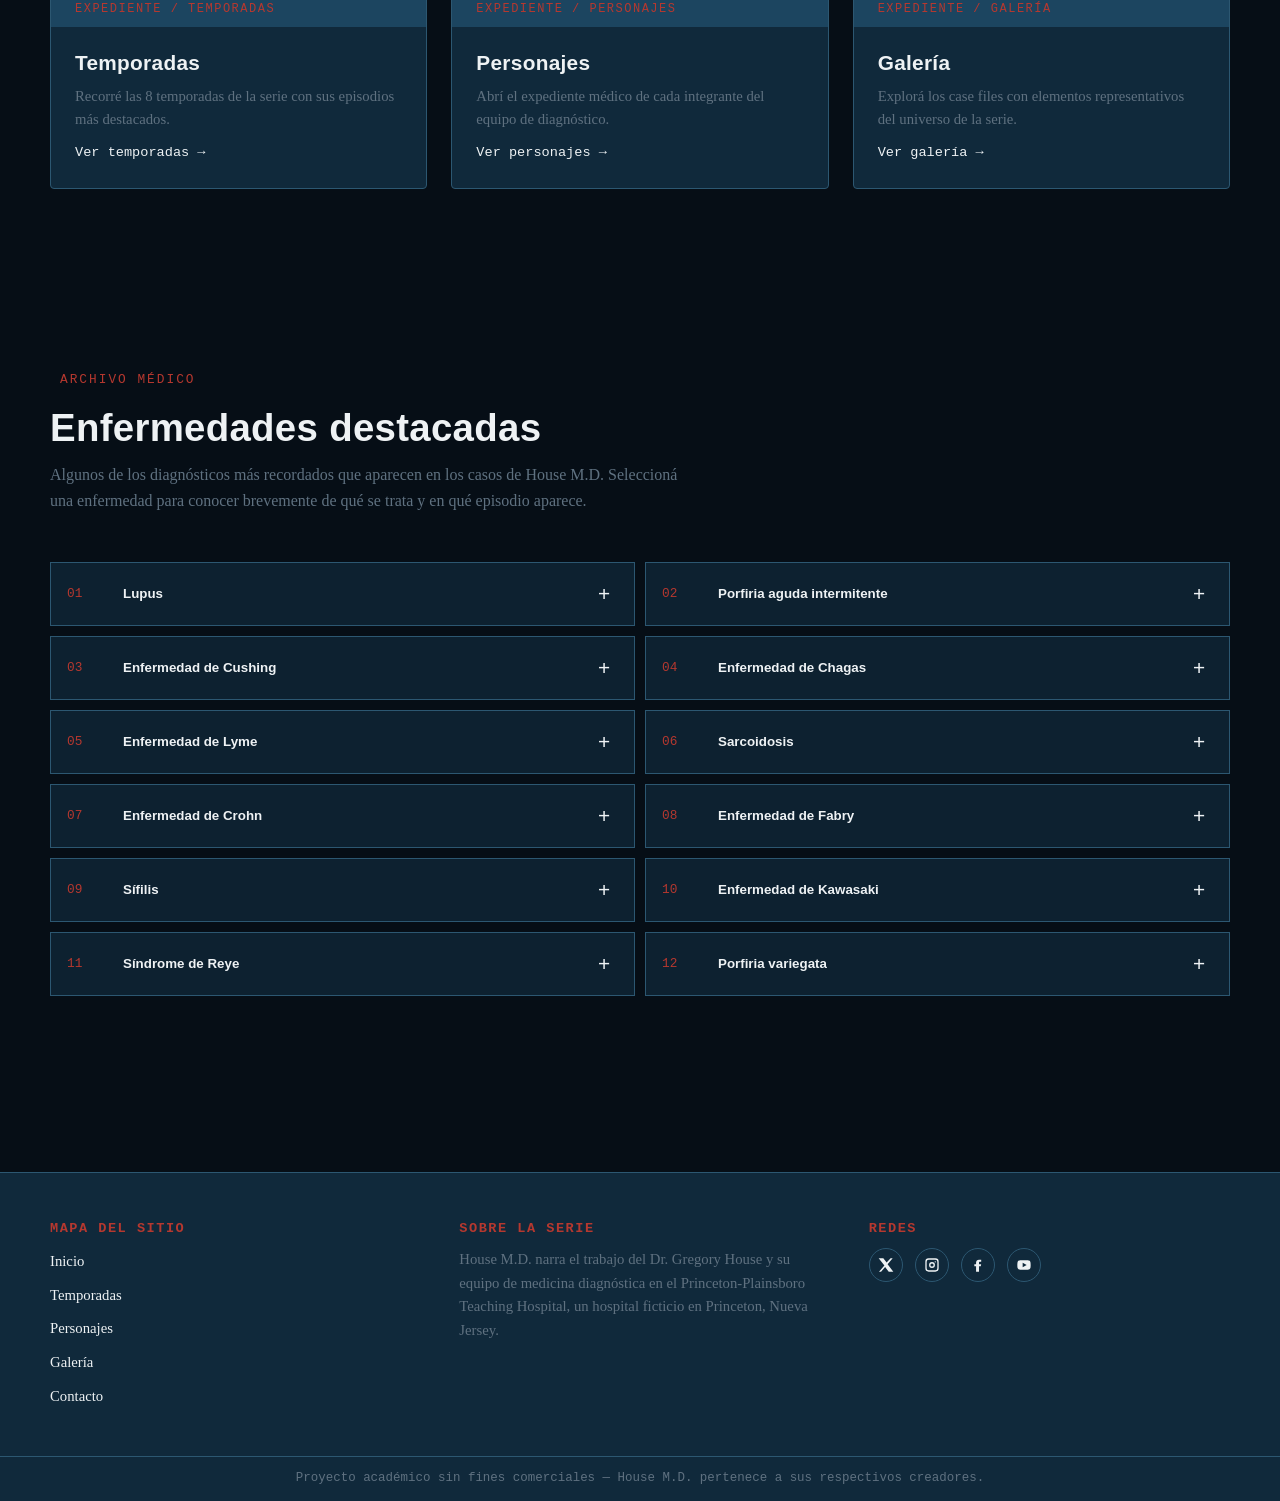
==== commit a75b7974: "mejoras visuales y resaltado de texto" ====
--- a/index.html
+++ b/index.html
@@ -58,11 +58,11 @@
             <span class="hero__expediente etiqueta-mono">EXPEDIENTE N.º 2004-177</span>
             <h1 class="hero__titulo">HOUSE <span>M.D.</span></h1>
             <p class="hero__texto">
-                Un diagnosticador brillante y difícil de tratar dirige el
-                departamento de medicina diagnóstica del Princeton-Plainsboro
-                Teaching Hospital. Cada caso es un rompecabezas médico donde
-                la lógica, la duda y la observación son las verdaderas
-                herramientas de trabajo.
+                    Un <strong>diagnosticador brillante</strong> y difícil de tratar dirige el 
+                    departamento de medicina diagnóstica del Princeton-Plainsboro 
+                    Teaching Hospital. Cada caso es un <strong>rompecabezas médico</strong> donde 
+                    la <strong>lógica, la duda y la observación</strong> son las verdaderas 
+                    herramientas de trabajo.
             </p>
             <div class="hero__acciones">
                 <a href="temporadas.html" class="boton boton-relleno">Ver temporadas</a>
@@ -100,10 +100,10 @@
     <section class="seccion contenedor">
         <h2 class="titulo-seccion">¿Qué vas a encontrar?</h2>
         <p class="intro-seccion">
-            Esta página reúne el universo de House M.D. en un solo lugar:
-            podés recorrer las temporadas, conocer a fondo a cada miembro del
-            equipo, explorar los elementos y casos más representativos de la
-            serie, y acercarte al Princeton-Plainsboro Teaching Hospital.
+            Esta página reúne el <strong>universo de House M.D.</strong> en un solo lugar:
+            podés recorrer las <strong>temporadas</strong>, conocer a fondo a cada miembro
+            del equipo, explorar los elementos y casos más representativos de la serie,
+            y acercarte al <strong>Princeton-Plainsboro Teaching Hospital</strong>.
         </p>
 
         <div class="tarjetas-navegacion">
--- a/css/estilos.css
+++ b/css/estilos.css
@@ -361,6 +361,11 @@
     background-image: url("../img/fondo-home.svg");
     background-size: cover;
     background-position: center;
+}
+
+strong {
+    color: #ff7373;
+    font-weight: 700;
 }
 
 .hero::before {
